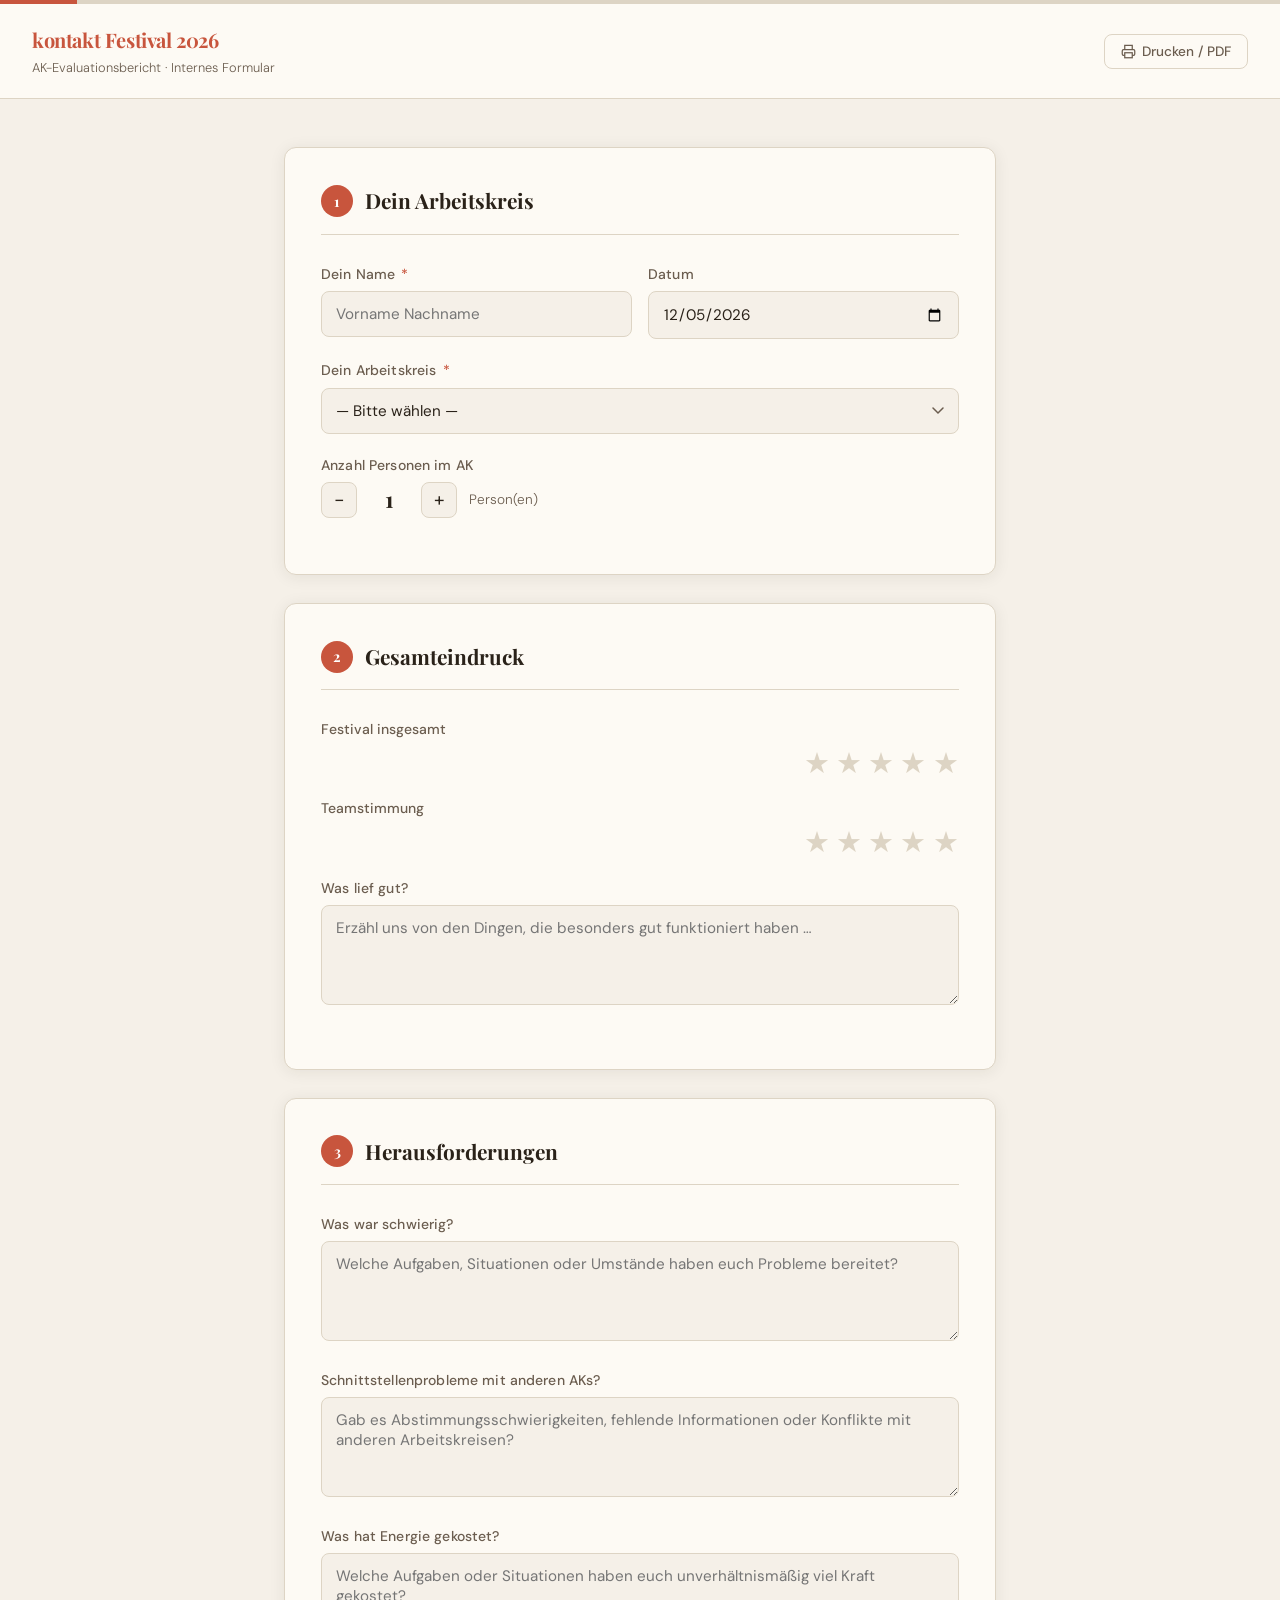
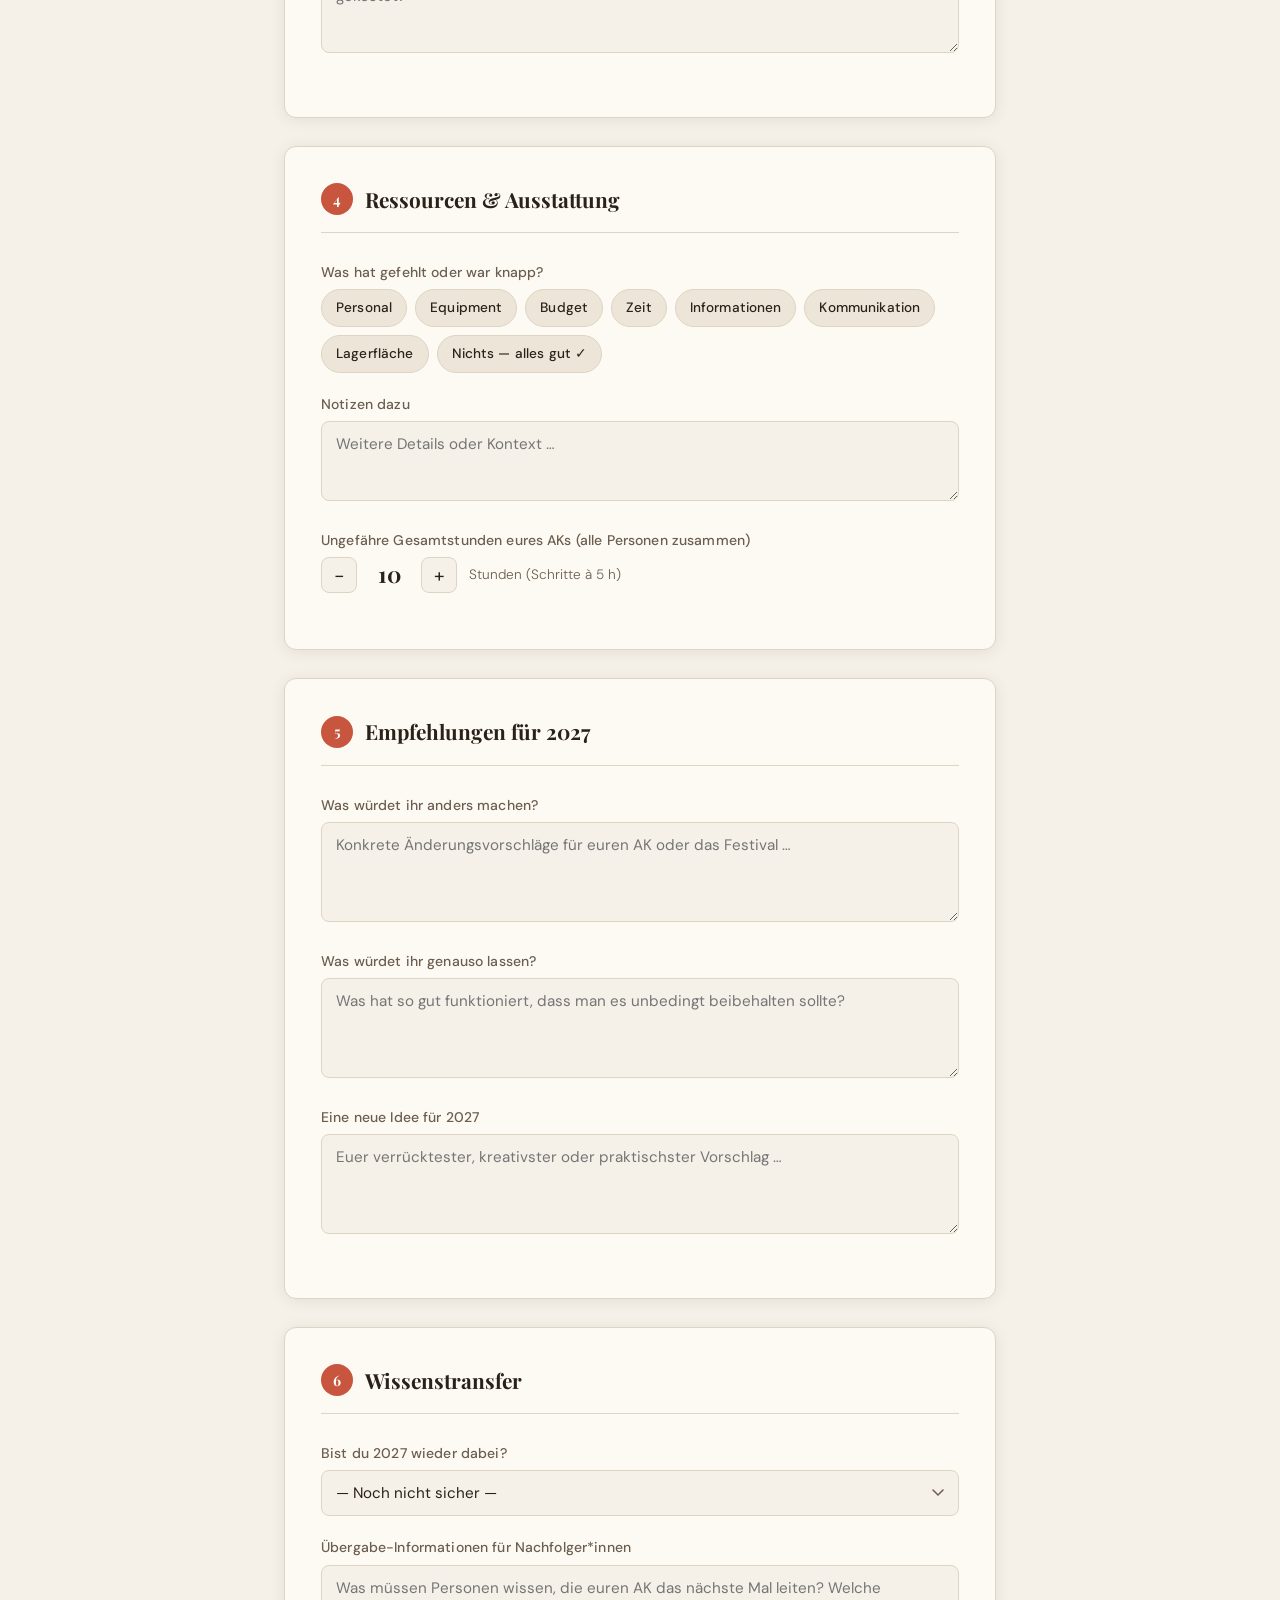
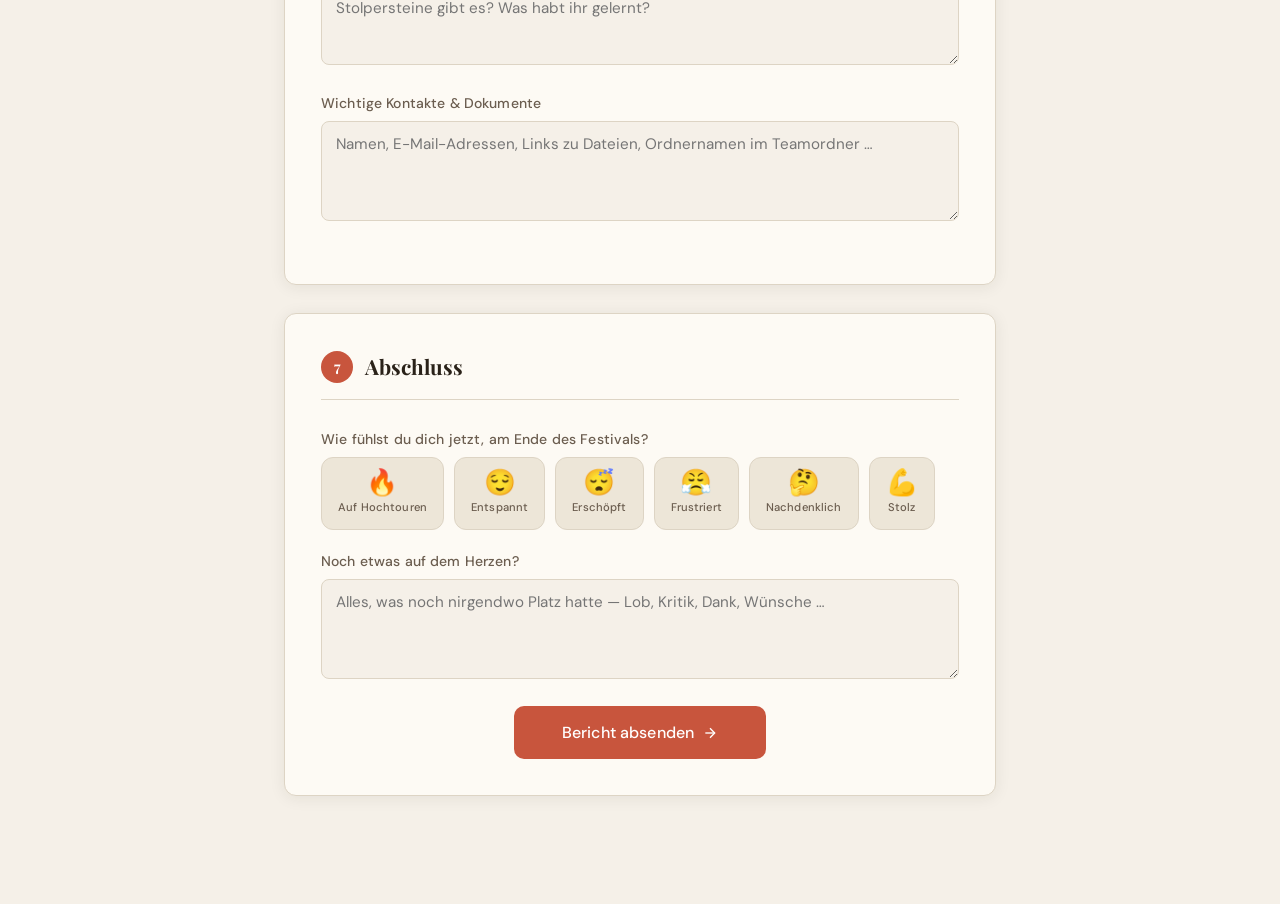
==== kontakt-ak-bericht.html @ c5f919c6 "Add kontakt 2026 evaluation forms Two standalone HTML/CSS/JS forms: an internal AK post-event report" ====
<!DOCTYPE html>
<html lang="de">
<head>
<meta charset="UTF-8">
<meta name="viewport" content="width=device-width, initial-scale=1.0">
<title>AK-Evaluationsbericht — kontakt Festival 2026</title>
<link rel="preconnect" href="https://fonts.googleapis.com">
<link rel="preconnect" href="https://fonts.gstatic.com" crossorigin>
<link href="https://fonts.googleapis.com/css2?family=Playfair+Display:ital,wght@0,400;0,700;1,400&family=DM+Sans:wght@300;400;500&display=swap" rel="stylesheet">
<style>
  *, *::before, *::after { box-sizing: border-box; margin: 0; padding: 0; }

  :root {
    --bg: #F5F0E8;
    --bg-card: #FDFAF4;
    --accent: #C8553D;
    --accent-dark: #A8432D;
    --text: #2A2219;
    --text-muted: #6B5D4F;
    --border: #DDD4C4;
    --border-focus: #C8553D;
    --success: #5A8A5A;
    --tag-bg: #EDE6D8;
    --tag-active: #C8553D;
    --tag-active-text: #fff;
    --shadow: 0 2px 16px rgba(42,34,25,0.08);
    --radius: 12px;
  }

  body {
    font-family: 'DM Sans', sans-serif;
    background: var(--bg);
    color: var(--text);
    min-height: 100vh;
    font-size: 16px;
    line-height: 1.6;
  }

  /* PROGRESS BAR */
  #progress-bar-wrap {
    position: fixed;
    top: 0; left: 0; right: 0;
    z-index: 100;
    height: 4px;
    background: var(--border);
  }
  #progress-bar {
    height: 100%;
    background: var(--accent);
    transition: width 0.4s ease;
    width: 0%;
  }

  /* HEADER */
  header {
    background: var(--bg-card);
    border-bottom: 1px solid var(--border);
    padding: 24px 32px 20px;
    display: flex;
    align-items: center;
    justify-content: space-between;
    flex-wrap: wrap;
    gap: 12px;
    position: sticky;
    top: 0;
    z-index: 50;
  }
  .header-title {
    font-family: 'Playfair Display', serif;
    font-size: 1.25rem;
    font-weight: 700;
    color: var(--accent);
    letter-spacing: -0.02em;
  }
  .header-sub {
    font-size: 0.8rem;
    color: var(--text-muted);
    font-weight: 300;
    margin-top: 2px;
  }
  .btn-print {
    display: inline-flex;
    align-items: center;
    gap: 6px;
    padding: 8px 16px;
    background: transparent;
    border: 1.5px solid var(--border);
    border-radius: 8px;
    color: var(--text-muted);
    font-family: 'DM Sans', sans-serif;
    font-size: 0.85rem;
    font-weight: 500;
    cursor: pointer;
    transition: all 0.2s;
  }
  .btn-print:hover {
    border-color: var(--accent);
    color: var(--accent);
  }

  /* MAIN LAYOUT */
  main {
    max-width: 760px;
    margin: 0 auto;
    padding: 48px 24px 80px;
  }

  /* SECTIONS */
  .section {
    background: var(--bg-card);
    border: 1px solid var(--border);
    border-radius: var(--radius);
    padding: 36px;
    margin-bottom: 28px;
    box-shadow: var(--shadow);
    opacity: 0;
    transform: translateY(20px);
    transition: opacity 0.5s ease, transform 0.5s ease;
  }
  .section.visible {
    opacity: 1;
    transform: translateY(0);
  }

  .section-header {
    display: flex;
    align-items: center;
    gap: 12px;
    margin-bottom: 28px;
    padding-bottom: 16px;
    border-bottom: 1px solid var(--border);
  }
  .section-num {
    width: 32px;
    height: 32px;
    background: var(--accent);
    color: #fff;
    border-radius: 50%;
    display: flex;
    align-items: center;
    justify-content: center;
    font-family: 'Playfair Display', serif;
    font-weight: 700;
    font-size: 0.9rem;
    flex-shrink: 0;
  }
  .section-title {
    font-family: 'Playfair Display', serif;
    font-size: 1.3rem;
    font-weight: 700;
    color: var(--text);
  }

  /* FORM ELEMENTS */
  .field {
    margin-bottom: 20px;
  }
  label {
    display: block;
    font-size: 0.875rem;
    font-weight: 500;
    color: var(--text-muted);
    margin-bottom: 6px;
    letter-spacing: 0.01em;
  }
  label .req {
    color: var(--accent);
    margin-left: 2px;
  }
  input[type="text"],
  input[type="date"],
  select,
  textarea {
    width: 100%;
    padding: 12px 14px;
    background: var(--bg);
    border: 1.5px solid var(--border);
    border-radius: 8px;
    font-family: 'DM Sans', sans-serif;
    font-size: 0.95rem;
    color: var(--text);
    transition: border-color 0.2s, box-shadow 0.2s;
    outline: none;
    appearance: none;
    -webkit-appearance: none;
  }
  input[type="text"]:focus,
  input[type="date"]:focus,
  select:focus,
  textarea:focus {
    border-color: var(--border-focus);
    box-shadow: 0 0 0 3px rgba(200,85,61,0.12);
  }
  textarea {
    resize: vertical;
    min-height: 100px;
  }
  select {
    background-image: url("data:image/svg+xml,%3Csvg xmlns='http://www.w3.org/2000/svg' width='12' height='8' viewBox='0 0 12 8'%3E%3Cpath d='M1 1l5 5 5-5' stroke='%236B5D4F' stroke-width='1.5' fill='none' stroke-linecap='round'/%3E%3C/svg%3E");
    background-repeat: no-repeat;
    background-position: right 14px center;
    padding-right: 36px;
    cursor: pointer;
  }

  .field-row {
    display: grid;
    grid-template-columns: 1fr 1fr;
    gap: 16px;
  }
  @media (max-width: 560px) {
    .field-row { grid-template-columns: 1fr; }
    .section { padding: 24px; }
    header { padding: 16px 20px; }
  }

  /* STAR RATING */
  .star-group {
    margin-bottom: 20px;
  }
  .star-label {
    font-size: 0.875rem;
    font-weight: 500;
    color: var(--text-muted);
    margin-bottom: 8px;
    display: block;
  }
  .stars {
    display: flex;
    gap: 6px;
  }
  .stars input[type="radio"] { display: none; }
  .stars label {
    font-size: 1.8rem;
    cursor: pointer;
    color: var(--border);
    transition: color 0.15s, transform 0.1s;
    margin-bottom: 0;
    line-height: 1;
  }
  .stars:hover label { color: var(--border); }
  .stars label:hover,
  .stars label:hover ~ label { color: var(--border); }
  .stars input[type="radio"]:checked ~ label { color: var(--border); }

  .stars { flex-direction: row-reverse; }
  .stars label:hover,
  .stars label:hover ~ label,
  .stars input[type="radio"]:checked ~ label,
  .stars input[type="radio"]:checked ~ label ~ label {
    color: #D4A030;
  }
  .stars label:hover { transform: scale(1.15); }

  /* TAG CHECKBOXES */
  .tag-group {
    display: flex;
    flex-wrap: wrap;
    gap: 8px;
    margin-top: 6px;
  }
  .tag-group input[type="checkbox"] { display: none; }
  .tag-group label {
    display: inline-flex;
    align-items: center;
    padding: 7px 14px;
    background: var(--tag-bg);
    border: 1.5px solid var(--border);
    border-radius: 20px;
    font-size: 0.85rem;
    font-weight: 500;
    color: var(--text);
    cursor: pointer;
    transition: all 0.15s;
    margin-bottom: 0;
    user-select: none;
  }
  .tag-group input[type="checkbox"]:checked + label {
    background: var(--tag-active);
    border-color: var(--tag-active);
    color: var(--tag-active-text);
  }
  .tag-group label:hover {
    border-color: var(--accent);
  }

  /* COUNTER */
  .counter-wrap {
    display: flex;
    align-items: center;
    gap: 12px;
  }
  .counter-btn {
    width: 36px;
    height: 36px;
    border: 1.5px solid var(--border);
    background: var(--bg);
    border-radius: 8px;
    font-size: 1.2rem;
    color: var(--text);
    cursor: pointer;
    display: flex;
    align-items: center;
    justify-content: center;
    transition: all 0.15s;
    font-family: 'DM Sans', sans-serif;
  }
  .counter-btn:hover {
    border-color: var(--accent);
    color: var(--accent);
  }
  .counter-val {
    font-family: 'Playfair Display', serif;
    font-size: 1.4rem;
    font-weight: 700;
    min-width: 40px;
    text-align: center;
    color: var(--text);
  }
  .counter-unit {
    font-size: 0.85rem;
    color: var(--text-muted);
    font-weight: 300;
  }

  /* EMOJI TAGS */
  .emoji-group {
    display: flex;
    flex-wrap: wrap;
    gap: 10px;
    margin-top: 6px;
  }
  .emoji-group input[type="checkbox"] { display: none; }
  .emoji-group label {
    display: inline-flex;
    flex-direction: column;
    align-items: center;
    gap: 4px;
    padding: 12px 16px;
    background: var(--tag-bg);
    border: 1.5px solid var(--border);
    border-radius: 12px;
    cursor: pointer;
    transition: all 0.15s;
    margin-bottom: 0;
    user-select: none;
    min-width: 64px;
  }
  .emoji-group label .emoji-icon {
    font-size: 1.6rem;
    line-height: 1;
  }
  .emoji-group label .emoji-text {
    font-size: 0.7rem;
    font-weight: 500;
    color: var(--text-muted);
  }
  .emoji-group input[type="checkbox"]:checked + label {
    background: #FFF0EC;
    border-color: var(--accent);
  }
  .emoji-group label:hover {
    border-color: var(--accent);
    transform: translateY(-2px);
  }

  /* SUBMIT */
  .submit-wrap {
    text-align: center;
    margin-top: 12px;
  }
  .btn-submit {
    display: inline-flex;
    align-items: center;
    justify-content: center;
    gap: 8px;
    padding: 16px 48px;
    background: var(--accent);
    color: #fff;
    border: none;
    border-radius: 10px;
    font-family: 'DM Sans', sans-serif;
    font-size: 1rem;
    font-weight: 500;
    cursor: pointer;
    transition: background 0.2s, transform 0.1s;
    letter-spacing: 0.01em;
  }
  .btn-submit:hover { background: var(--accent-dark); }
  .btn-submit:active { transform: scale(0.98); }

  /* VALIDATION */
  .field-error {
    font-size: 0.8rem;
    color: var(--accent);
    margin-top: 4px;
    display: none;
  }
  .field.invalid input,
  .field.invalid select {
    border-color: var(--accent);
  }
  .field.invalid .field-error { display: block; }

  /* SUCCESS SCREEN */
  #success-screen {
    display: none;
    max-width: 560px;
    margin: 80px auto;
    padding: 24px;
    text-align: center;
  }
  .success-icon {
    font-size: 4rem;
    margin-bottom: 20px;
  }
  .success-title {
    font-family: 'Playfair Display', serif;
    font-size: 2rem;
    font-weight: 700;
    color: var(--text);
    margin-bottom: 12px;
  }
  .success-body {
    font-size: 1rem;
    color: var(--text-muted);
    font-weight: 300;
    line-height: 1.7;
    margin-bottom: 32px;
  }
  .success-card {
    background: var(--bg-card);
    border: 1px solid var(--border);
    border-radius: var(--radius);
    padding: 24px;
    margin-bottom: 24px;
    box-shadow: var(--shadow);
  }
  .success-quote {
    font-family: 'Playfair Display', serif;
    font-style: italic;
    font-size: 1.1rem;
    color: var(--accent);
  }

  @media print {
    #progress-bar-wrap, header .btn-print, .btn-submit, .submit-wrap { display: none !important; }
    .section { box-shadow: none; border: 1px solid #ccc; break-inside: avoid; }
    body { background: #fff; }
  }
</style>
</head>
<body>

<div id="progress-bar-wrap"><div id="progress-bar"></div></div>

<header>
  <div>
    <div class="header-title">kontakt Festival 2026</div>
    <div class="header-sub">AK-Evaluationsbericht · Internes Formular</div>
  </div>
  <button class="btn-print" onclick="window.print()">
    <svg width="15" height="15" viewBox="0 0 24 24" fill="none" stroke="currentColor" stroke-width="2"><polyline points="6 9 6 2 18 2 18 9"/><path d="M6 18H4a2 2 0 01-2-2v-5a2 2 0 012-2h16a2 2 0 012 2v5a2 2 0 01-2 2h-2"/><rect x="6" y="14" width="12" height="8"/></svg>
    Drucken / PDF
  </button>
</header>

<main id="form-main">
  <form id="ak-form" novalidate>

    <!-- SECTION 1: Dein Arbeitskreis -->
    <div class="section" data-section="1">
      <div class="section-header">
        <div class="section-num">1</div>
        <div class="section-title">Dein Arbeitskreis</div>
      </div>

      <div class="field-row">
        <div class="field" id="field-name">
          <label for="name">Dein Name <span class="req">*</span></label>
          <input type="text" id="name" name="name" placeholder="Vorname Nachname" autocomplete="name">
          <div class="field-error">Bitte gib deinen Namen an.</div>
        </div>
        <div class="field">
          <label for="datum">Datum</label>
          <input type="date" id="datum" name="datum">
        </div>
      </div>

      <div class="field" id="field-ak">
        <label for="ak">Dein Arbeitskreis <span class="req">*</span></label>
        <select id="ak" name="ak">
          <option value="">— Bitte wählen —</option>
          <option>AK Ausstellung</option>
          <option>AK Awareness</option>
          <option>AK Cyber</option>
          <option>AK Deko</option>
          <option>AK Familienprogramm</option>
          <option>AK Finanzen</option>
          <option>AK Gastro</option>
          <option>AK Getränke</option>
          <option>AK Helfer*innenkoordination</option>
          <option>AK Infrastruktur</option>
          <option>AK Inklusion</option>
          <option>AK Koordination</option>
          <option>AK Kulturpolitik</option>
          <option>AK Programmentwicklung</option>
          <option>AK PR</option>
          <option>AK Sicherheit</option>
          <option>AK Teamverpflegung</option>
          <option>AK Technik</option>
        </select>
        <div class="field-error">Bitte wähle deinen Arbeitskreis aus.</div>
      </div>

      <div class="field">
        <label>Anzahl Personen im AK</label>
        <div class="counter-wrap">
          <button type="button" class="counter-btn" onclick="changeCount('persons', -1)">−</button>
          <span class="counter-val" id="persons-val">1</span>
          <button type="button" class="counter-btn" onclick="changeCount('persons', 1)">+</button>
          <span class="counter-unit">Person(en)</span>
        </div>
        <input type="hidden" id="persons" name="persons" value="1">
      </div>
    </div>

    <!-- SECTION 2: Gesamteindruck -->
    <div class="section" data-section="2">
      <div class="section-header">
        <div class="section-num">2</div>
        <div class="section-title">Gesamteindruck</div>
      </div>

      <div class="star-group">
        <span class="star-label">Festival insgesamt</span>
        <div class="stars" role="radiogroup">
          <input type="radio" name="stars-festival" id="sf5" value="5"><label for="sf5" title="5 Sterne">★</label>
          <input type="radio" name="stars-festival" id="sf4" value="4"><label for="sf4" title="4 Sterne">★</label>
          <input type="radio" name="stars-festival" id="sf3" value="3"><label for="sf3" title="3 Sterne">★</label>
          <input type="radio" name="stars-festival" id="sf2" value="2"><label for="sf2" title="2 Sterne">★</label>
          <input type="radio" name="stars-festival" id="sf1" value="1"><label for="sf1" title="1 Stern">★</label>
        </div>
      </div>

      <div class="star-group">
        <span class="star-label">Teamstimmung</span>
        <div class="stars" role="radiogroup">
          <input type="radio" name="stars-team" id="st5" value="5"><label for="st5" title="5 Sterne">★</label>
          <input type="radio" name="stars-team" id="st4" value="4"><label for="st4" title="4 Sterne">★</label>
          <input type="radio" name="stars-team" id="st3" value="3"><label for="st3" title="3 Sterne">★</label>
          <input type="radio" name="stars-team" id="st2" value="2"><label for="st2" title="2 Sterne">★</label>
          <input type="radio" name="stars-team" id="st1" value="1"><label for="st1" title="1 Stern">★</label>
        </div>
      </div>

      <div class="field">
        <label for="gut">Was lief gut?</label>
        <textarea id="gut" name="gut" placeholder="Erzähl uns von den Dingen, die besonders gut funktioniert haben …"></textarea>
      </div>
    </div>

    <!-- SECTION 3: Herausforderungen -->
    <div class="section" data-section="3">
      <div class="section-header">
        <div class="section-num">3</div>
        <div class="section-title">Herausforderungen</div>
      </div>

      <div class="field">
        <label for="schwierig">Was war schwierig?</label>
        <textarea id="schwierig" name="schwierig" placeholder="Welche Aufgaben, Situationen oder Umstände haben euch Probleme bereitet?"></textarea>
      </div>

      <div class="field">
        <label for="schnittstellen">Schnittstellenprobleme mit anderen AKs?</label>
        <textarea id="schnittstellen" name="schnittstellen" placeholder="Gab es Abstimmungsschwierigkeiten, fehlende Informationen oder Konflikte mit anderen Arbeitskreisen?"></textarea>
      </div>

      <div class="field">
        <label for="energie">Was hat Energie gekostet?</label>
        <textarea id="energie" name="energie" placeholder="Welche Aufgaben oder Situationen haben euch unverhältnismäßig viel Kraft gekostet?"></textarea>
      </div>
    </div>

    <!-- SECTION 4: Ressourcen & Ausstattung -->
    <div class="section" data-section="4">
      <div class="section-header">
        <div class="section-num">4</div>
        <div class="section-title">Ressourcen &amp; Ausstattung</div>
      </div>

      <div class="field">
        <label>Was hat gefehlt oder war knapp?</label>
        <div class="tag-group">
          <input type="checkbox" id="r-personal" name="ressourcen" value="Personal">
          <label for="r-personal">Personal</label>
          <input type="checkbox" id="r-equipment" name="ressourcen" value="Equipment">
          <label for="r-equipment">Equipment</label>
          <input type="checkbox" id="r-budget" name="ressourcen" value="Budget">
          <label for="r-budget">Budget</label>
          <input type="checkbox" id="r-zeit" name="ressourcen" value="Zeit">
          <label for="r-zeit">Zeit</label>
          <input type="checkbox" id="r-info" name="ressourcen" value="Informationen">
          <label for="r-info">Informationen</label>
          <input type="checkbox" id="r-komm" name="ressourcen" value="Kommunikation">
          <label for="r-komm">Kommunikation</label>
          <input type="checkbox" id="r-lager" name="ressourcen" value="Lagerfläche">
          <label for="r-lager">Lagerfläche</label>
          <input type="checkbox" id="r-ok" name="ressourcen" value="Nichts/alles gut">
          <label for="r-ok">Nichts — alles gut ✓</label>
        </div>
      </div>

      <div class="field">
        <label for="ressourcen-notiz">Notizen dazu</label>
        <textarea id="ressourcen-notiz" name="ressourcen-notiz" placeholder="Weitere Details oder Kontext …" style="min-height:80px;"></textarea>
      </div>

      <div class="field">
        <label>Ungefähre Gesamtstunden eures AKs (alle Personen zusammen)</label>
        <div class="counter-wrap">
          <button type="button" class="counter-btn" onclick="changeCount('stunden', -5)">−</button>
          <span class="counter-val" id="stunden-val">10</span>
          <button type="button" class="counter-btn" onclick="changeCount('stunden', 5)">+</button>
          <span class="counter-unit">Stunden (Schritte à 5 h)</span>
        </div>
        <input type="hidden" id="stunden" name="stunden" value="10">
      </div>
    </div>

    <!-- SECTION 5: Empfehlungen für 2027 -->
    <div class="section" data-section="5">
      <div class="section-header">
        <div class="section-num">5</div>
        <div class="section-title">Empfehlungen für 2027</div>
      </div>

      <div class="field">
        <label for="anders">Was würdet ihr anders machen?</label>
        <textarea id="anders" name="anders" placeholder="Konkrete Änderungsvorschläge für euren AK oder das Festival …"></textarea>
      </div>

      <div class="field">
        <label for="gleich">Was würdet ihr genauso lassen?</label>
        <textarea id="gleich" name="gleich" placeholder="Was hat so gut funktioniert, dass man es unbedingt beibehalten sollte?"></textarea>
      </div>

      <div class="field">
        <label for="idee">Eine neue Idee für 2027</label>
        <textarea id="idee" name="idee" placeholder="Euer verrücktester, kreativster oder praktischster Vorschlag …"></textarea>
      </div>
    </div>

    <!-- SECTION 6: Wissenstransfer -->
    <div class="section" data-section="6">
      <div class="section-header">
        <div class="section-num">6</div>
        <div class="section-title">Wissenstransfer</div>
      </div>

      <div class="field">
        <label for="wieder-dabei">Bist du 2027 wieder dabei?</label>
        <select id="wieder-dabei" name="wieder-dabei">
          <option value="">— Noch nicht sicher —</option>
          <option value="ja-gleicher-ak">Ja, im gleichen AK</option>
          <option value="ja-anderer-ak">Ja, aber vielleicht in einem anderen AK</option>
          <option value="vielleicht">Vielleicht, mal sehen</option>
          <option value="nein">Nein, ich bin dann raus</option>
        </select>
      </div>

      <div class="field">
        <label for="uebergabe">Übergabe-Informationen für Nachfolger*innen</label>
        <textarea id="uebergabe" name="uebergabe" placeholder="Was müssen Personen wissen, die euren AK das nächste Mal leiten? Welche Stolpersteine gibt es? Was habt ihr gelernt?"></textarea>
      </div>

      <div class="field">
        <label for="kontakte">Wichtige Kontakte &amp; Dokumente</label>
        <textarea id="kontakte" name="kontakte" placeholder="Namen, E-Mail-Adressen, Links zu Dateien, Ordnernamen im Teamordner …"></textarea>
      </div>
    </div>

    <!-- SECTION 7: Abschluss -->
    <div class="section" data-section="7">
      <div class="section-header">
        <div class="section-num">7</div>
        <div class="section-title">Abschluss</div>
      </div>

      <div class="field">
        <label>Wie fühlst du dich jetzt, am Ende des Festivals?</label>
        <div class="emoji-group">
          <input type="checkbox" id="e-fire" name="gefuehl" value="🔥 Auf Hochtouren">
          <label for="e-fire"><span class="emoji-icon">🔥</span><span class="emoji-text">Auf Hochtouren</span></label>

          <input type="checkbox" id="e-relax" name="gefuehl" value="😌 Entspannt">
          <label for="e-relax"><span class="emoji-icon">😌</span><span class="emoji-text">Entspannt</span></label>

          <input type="checkbox" id="e-tired" name="gefuehl" value="😴 Erschöpft">
          <label for="e-tired"><span class="emoji-icon">😴</span><span class="emoji-text">Erschöpft</span></label>

          <input type="checkbox" id="e-frustr" name="gefuehl" value="😤 Frustriert">
          <label for="e-frustr"><span class="emoji-icon">😤</span><span class="emoji-text">Frustriert</span></label>

          <input type="checkbox" id="e-think" name="gefuehl" value="🤔 Nachdenklich">
          <label for="e-think"><span class="emoji-icon">🤔</span><span class="emoji-text">Nachdenklich</span></label>

          <input type="checkbox" id="e-strong" name="gefuehl" value="💪 Stolz">
          <label for="e-strong"><span class="emoji-icon">💪</span><span class="emoji-text">Stolz</span></label>
        </div>
      </div>

      <div class="field">
        <label for="abschluss-text">Noch etwas auf dem Herzen?</label>
        <textarea id="abschluss-text" name="abschluss-text" placeholder="Alles, was noch nirgendwo Platz hatte — Lob, Kritik, Dank, Wünsche …"></textarea>
      </div>

      <div class="submit-wrap">
        <button type="submit" class="btn-submit">
          Bericht absenden
          <svg width="16" height="16" viewBox="0 0 24 24" fill="none" stroke="currentColor" stroke-width="2"><line x1="5" y1="12" x2="19" y2="12"/><polyline points="12 5 19 12 12 19"/></svg>
        </button>
      </div>
    </div>

  </form>
</main>

<!-- SUCCESS SCREEN -->
<div id="success-screen">
  <div class="success-icon">🎉</div>
  <div class="success-title" id="success-title">Danke, <span id="success-name"></span>!</div>
  <div class="success-card">
    <div class="success-quote">"Kultur entsteht durch Menschen, die sich einbringen."</div>
  </div>
  <div class="success-body">
    Dein Evaluationsbericht wurde erfasst.<br>
    Er hilft uns, kontakt 2027 noch besser zu machen.<br><br>
    Danke für dein Engagement — das Festival lebt durch dich.
  </div>
  <button class="btn-print" style="margin: 0 auto;" onclick="window.print()">
    <svg width="15" height="15" viewBox="0 0 24 24" fill="none" stroke="currentColor" stroke-width="2"><polyline points="6 9 6 2 18 2 18 9"/><path d="M6 18H4a2 2 0 01-2-2v-5a2 2 0 012-2h16a2 2 0 012 2v5a2 2 0 01-2 2h-2"/><rect x="6" y="14" width="12" height="8"/></svg>
    Als PDF speichern
  </button>
</div>

<script>
  // Auto-fill today's date
  document.addEventListener('DOMContentLoaded', () => {
    const today = new Date().toISOString().split('T')[0];
    document.getElementById('datum').value = today;
    observeSections();
    updateProgress();
  });

  // Counter logic
  const counters = { persons: { val: 1, min: 1, max: 200 }, stunden: { val: 10, min: 0, max: 5000 } };
  function changeCount(id, delta) {
    const c = counters[id];
    c.val = Math.max(c.min, Math.min(c.max, c.val + delta));
    document.getElementById(id + '-val').textContent = c.val;
    document.getElementById(id).value = c.val;
    updateProgress();
  }

  // Progress bar
  function updateProgress() {
    const fields = document.querySelectorAll('input:not([type=hidden]):not([type=radio]):not([type=checkbox]), select, textarea');
    let filled = 0;
    fields.forEach(f => {
      if (f.value && f.value.trim() !== '') filled++;
    });
    // Also count radio groups
    ['stars-festival', 'stars-team'].forEach(name => {
      if (document.querySelector(`input[name="${name}"]:checked`)) filled++;
    });
    const total = fields.length + 2;
    const pct = Math.min(100, Math.round((filled / total) * 100));
    document.getElementById('progress-bar').style.width = pct + '%';
  }

  document.addEventListener('input', updateProgress);
  document.addEventListener('change', updateProgress);

  // Intersection Observer for fade-in
  function observeSections() {
    const observer = new IntersectionObserver((entries) => {
      entries.forEach(e => {
        if (e.isIntersecting) {
          e.target.classList.add('visible');
        }
      });
    }, { threshold: 0.08, rootMargin: '0px 0px -40px 0px' });
    document.querySelectorAll('.section').forEach(s => observer.observe(s));
  }

  // Form submission
  document.getElementById('ak-form').addEventListener('submit', function(e) {
    e.preventDefault();
    let valid = true;

    // Validate name
    const nameField = document.getElementById('field-name');
    const nameVal = document.getElementById('name').value.trim();
    if (!nameVal) {
      nameField.classList.add('invalid');
      valid = false;
    } else {
      nameField.classList.remove('invalid');
    }

    // Validate AK
    const akField = document.getElementById('field-ak');
    const akVal = document.getElementById('ak').value;
    if (!akVal) {
      akField.classList.add('invalid');
      valid = false;
    } else {
      akField.classList.remove('invalid');
    }

    if (!valid) {
      document.getElementById('name').scrollIntoView({ behavior: 'smooth', block: 'center' });
      return;
    }

    // Show success
    const firstName = nameVal.split(' ')[0];
    document.getElementById('success-name').textContent = firstName;
    document.getElementById('form-main').style.display = 'none';
    document.getElementById('success-screen').style.display = 'block';
    document.getElementById('progress-bar').style.width = '100%';
    window.scrollTo({ top: 0, behavior: 'smooth' });
  });

  // Remove invalid on input
  document.getElementById('name').addEventListener('input', function() {
    if (this.value.trim()) document.getElementById('field-name').classList.remove('invalid');
  });
  document.getElementById('ak').addEventListener('change', function() {
    if (this.value) document.getElementById('field-ak').classList.remove('invalid');
  });
</script>
</body>
</html>
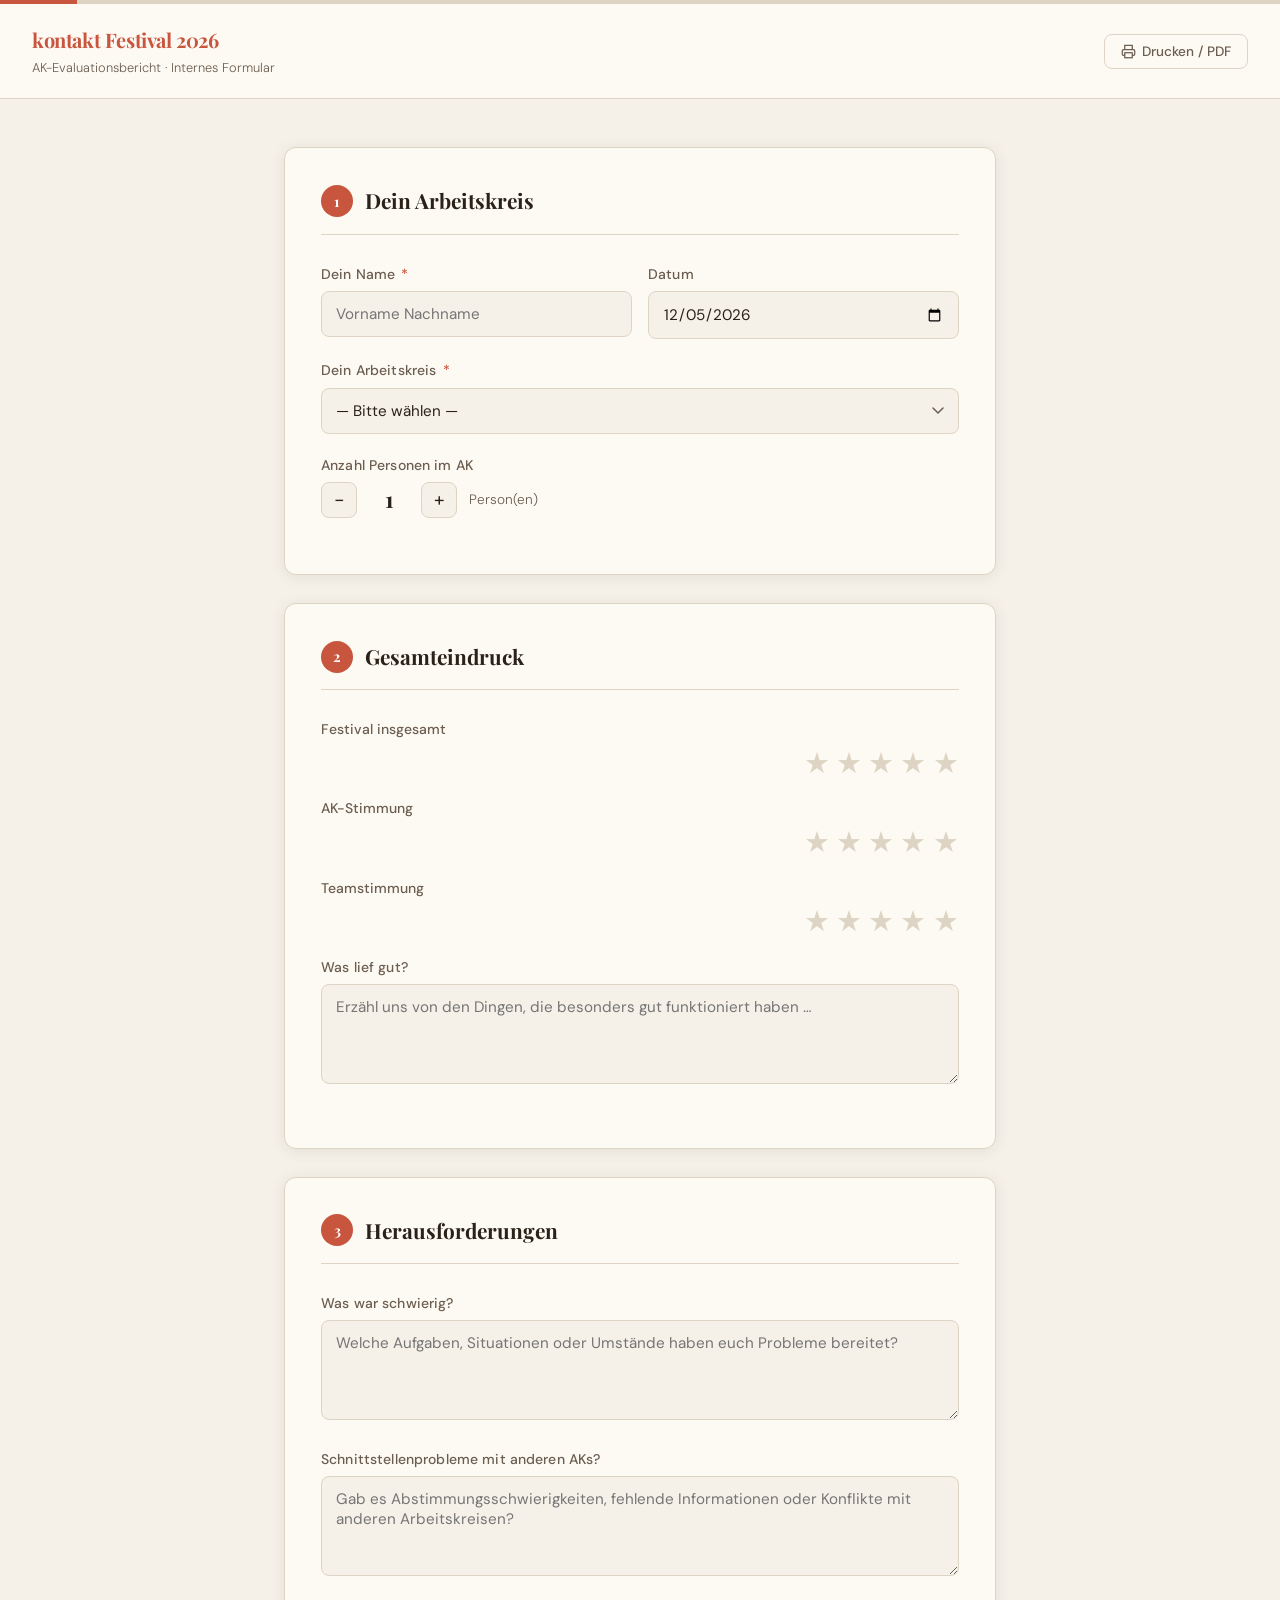
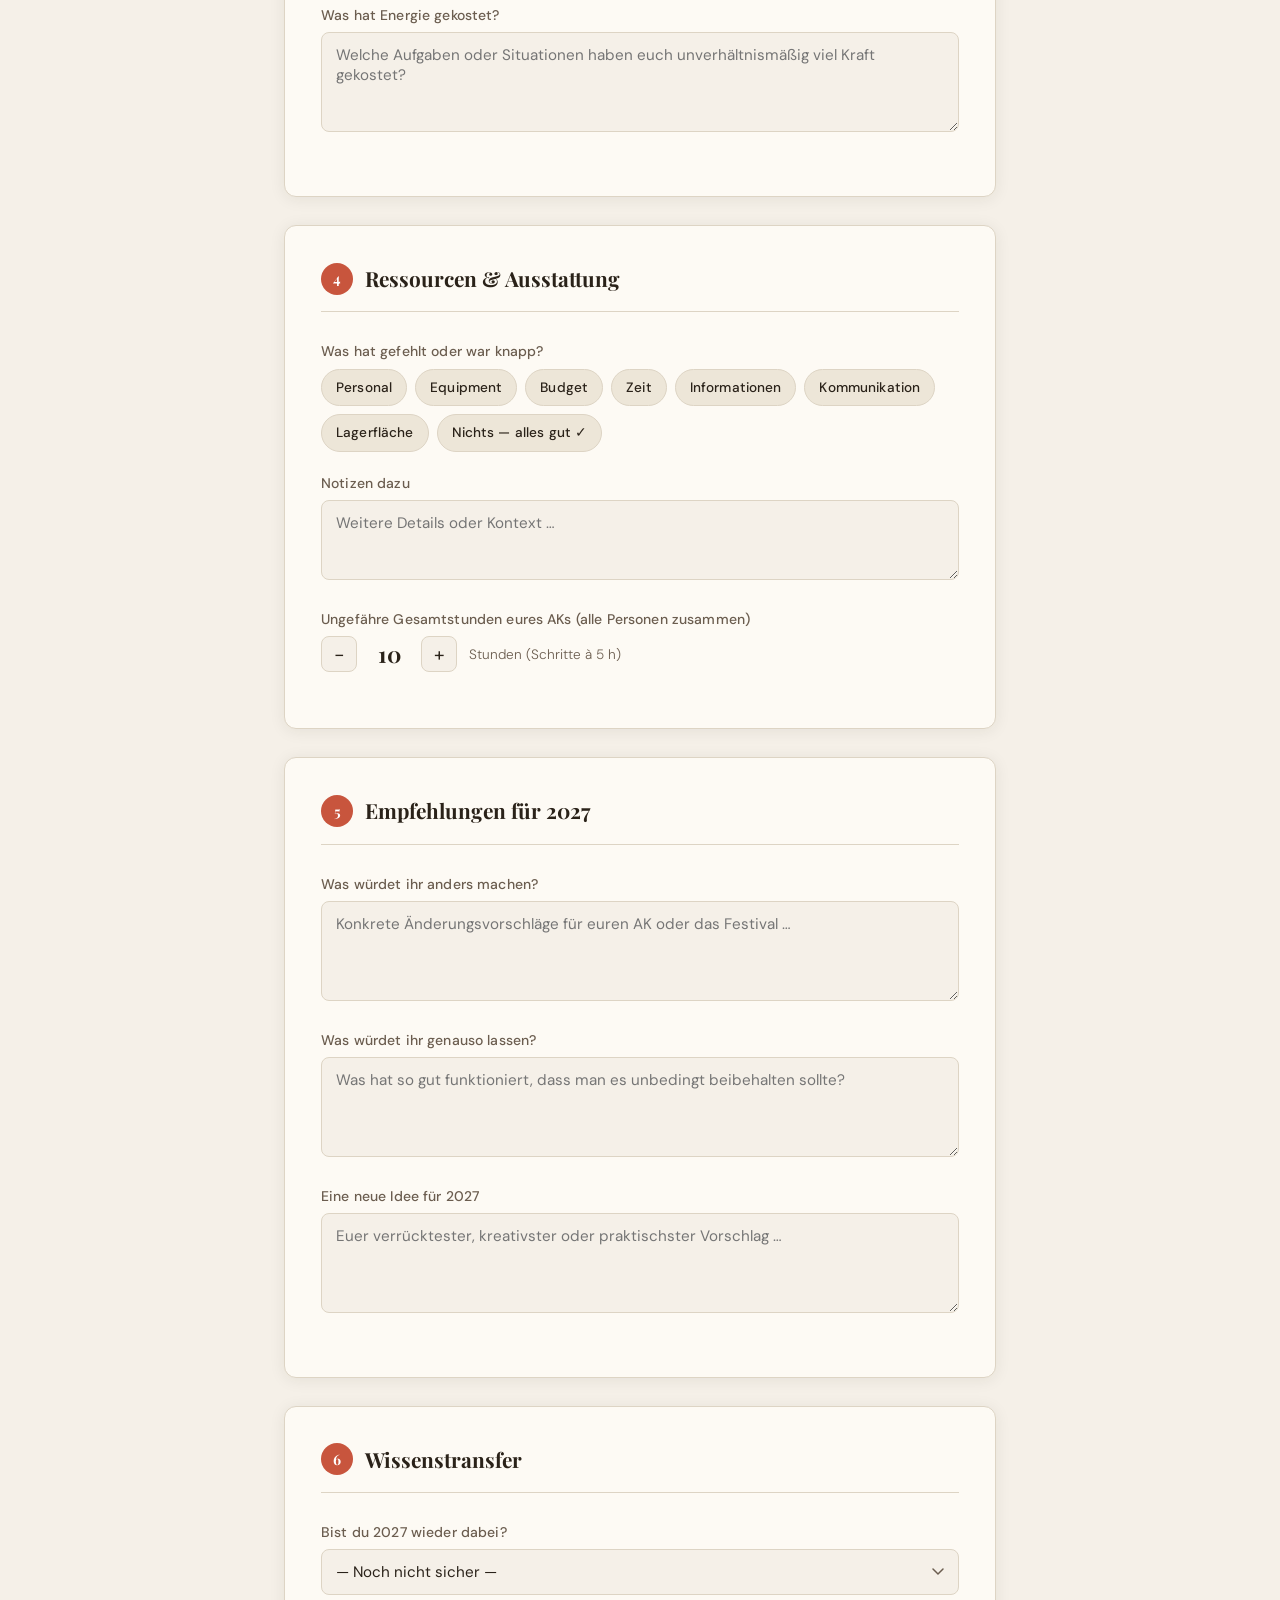
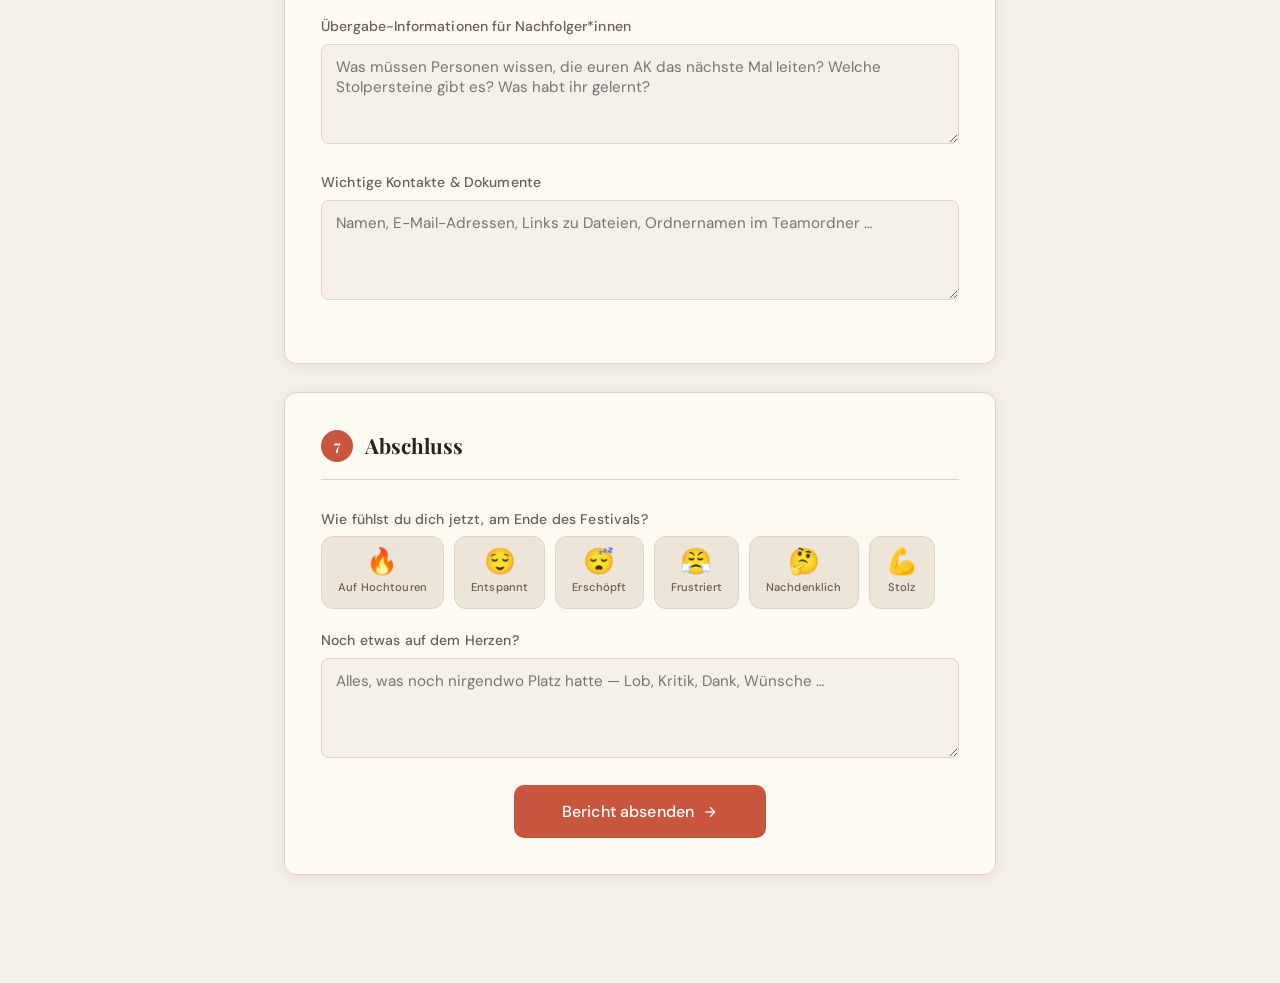
==== commit 9fecb6d3: "Add Google Sheets handling for kontakt forms" ====
--- a/kontakt-ak-bericht.html
+++ b/kontakt-ak-bericht.html
@@ -544,6 +544,17 @@
       </div>
 
       <div class="star-group">
+        <span class="star-label">AK-Stimmung</span>
+        <div class="stars" role="radiogroup">
+          <input type="radio" name="stars-ak" id="sa5" value="5"><label for="sa5" title="5 Sterne">★</label>
+          <input type="radio" name="stars-ak" id="sa4" value="4"><label for="sa4" title="4 Sterne">★</label>
+          <input type="radio" name="stars-ak" id="sa3" value="3"><label for="sa3" title="3 Sterne">★</label>
+          <input type="radio" name="stars-ak" id="sa2" value="2"><label for="sa2" title="2 Sterne">★</label>
+          <input type="radio" name="stars-ak" id="sa1" value="1"><label for="sa1" title="1 Stern">★</label>
+        </div>
+      </div>
+
+      <div class="star-group">
         <span class="star-label">Teamstimmung</span>
         <div class="stars" role="radiogroup">
           <input type="radio" name="stars-team" id="st5" value="5"><label for="st5" title="5 Sterne">★</label>
@@ -745,11 +756,37 @@
   </button>
 </div>
 
+<script src="scripts/kontakt-forms.js"></script>
 <script>
+  const akFormStore = window.kontaktFormStore.init({
+    rootSelector: '#ak-form',
+    storageKey: 'kontakt-ak-bericht',
+    afterRestore(storedState) {
+      if (storedState?.fields?.datum) {
+        return;
+      }
+
+      const today = new Date().toISOString().split('T')[0];
+      document.getElementById('datum').value = today;
+    },
+  });
+
   // Auto-fill today's date
   document.addEventListener('DOMContentLoaded', () => {
-    const today = new Date().toISOString().split('T')[0];
-    document.getElementById('datum').value = today;
+    if (!document.getElementById('datum').value) {
+      const today = new Date().toISOString().split('T')[0];
+      document.getElementById('datum').value = today;
+      akFormStore?.save();
+    }
+
+    const personsValue = Number(document.getElementById('persons').value) || counters.persons.min;
+    counters.persons.val = personsValue;
+    document.getElementById('persons-val').textContent = personsValue;
+
+    const stundenValue = Number(document.getElementById('stunden').value) || counters.stunden.min;
+    counters.stunden.val = stundenValue;
+    document.getElementById('stunden-val').textContent = stundenValue;
+
     observeSections();
     updateProgress();
   });
@@ -761,6 +798,7 @@
     c.val = Math.max(c.min, Math.min(c.max, c.val + delta));
     document.getElementById(id + '-val').textContent = c.val;
     document.getElementById(id).value = c.val;
+    akFormStore?.save();
     updateProgress();
   }
 
@@ -772,10 +810,10 @@
       if (f.value && f.value.trim() !== '') filled++;
     });
     // Also count radio groups
-    ['stars-festival', 'stars-team'].forEach(name => {
+    ['stars-festival', 'stars-ak', 'stars-team'].forEach(name => {
       if (document.querySelector(`input[name="${name}"]:checked`)) filled++;
     });
-    const total = fields.length + 2;
+    const total = fields.length + 3;
     const pct = Math.min(100, Math.round((filled / total) * 100));
     document.getElementById('progress-bar').style.width = pct + '%';
   }
@@ -796,7 +834,7 @@
   }
 
   // Form submission
-  document.getElementById('ak-form').addEventListener('submit', function(e) {
+  document.getElementById('ak-form').addEventListener('submit', async function(e) {
     e.preventDefault();
     let valid = true;
 
@@ -825,13 +863,26 @@
       return;
     }
 
-    // Show success
-    const firstName = nameVal.split(' ')[0];
-    document.getElementById('success-name').textContent = firstName;
-    document.getElementById('form-main').style.display = 'none';
-    document.getElementById('success-screen').style.display = 'block';
-    document.getElementById('progress-bar').style.width = '100%';
-    window.scrollTo({ top: 0, behavior: 'smooth' });
+    try {
+      await window.kontaktFormStore.submit({
+        rootSelector: '#ak-form',
+        storageKey: 'kontakt-ak-bericht',
+        formName: 'kontakt-ak-bericht',
+        submitButton: e.submitter,
+        pendingText: 'Sende...',
+        onSuccess() {
+          const firstName = nameVal.split(' ')[0];
+          document.getElementById('success-name').textContent = firstName;
+          document.getElementById('form-main').style.display = 'none';
+          document.getElementById('success-screen').style.display = 'block';
+          document.getElementById('progress-bar').style.width = '100%';
+          window.scrollTo({ top: 0, behavior: 'smooth' });
+          akFormStore?.clear();
+        },
+      });
+    } catch {
+      // Error handling is shown in the shared helper.
+    }
   });
 
   // Remove invalid on input
